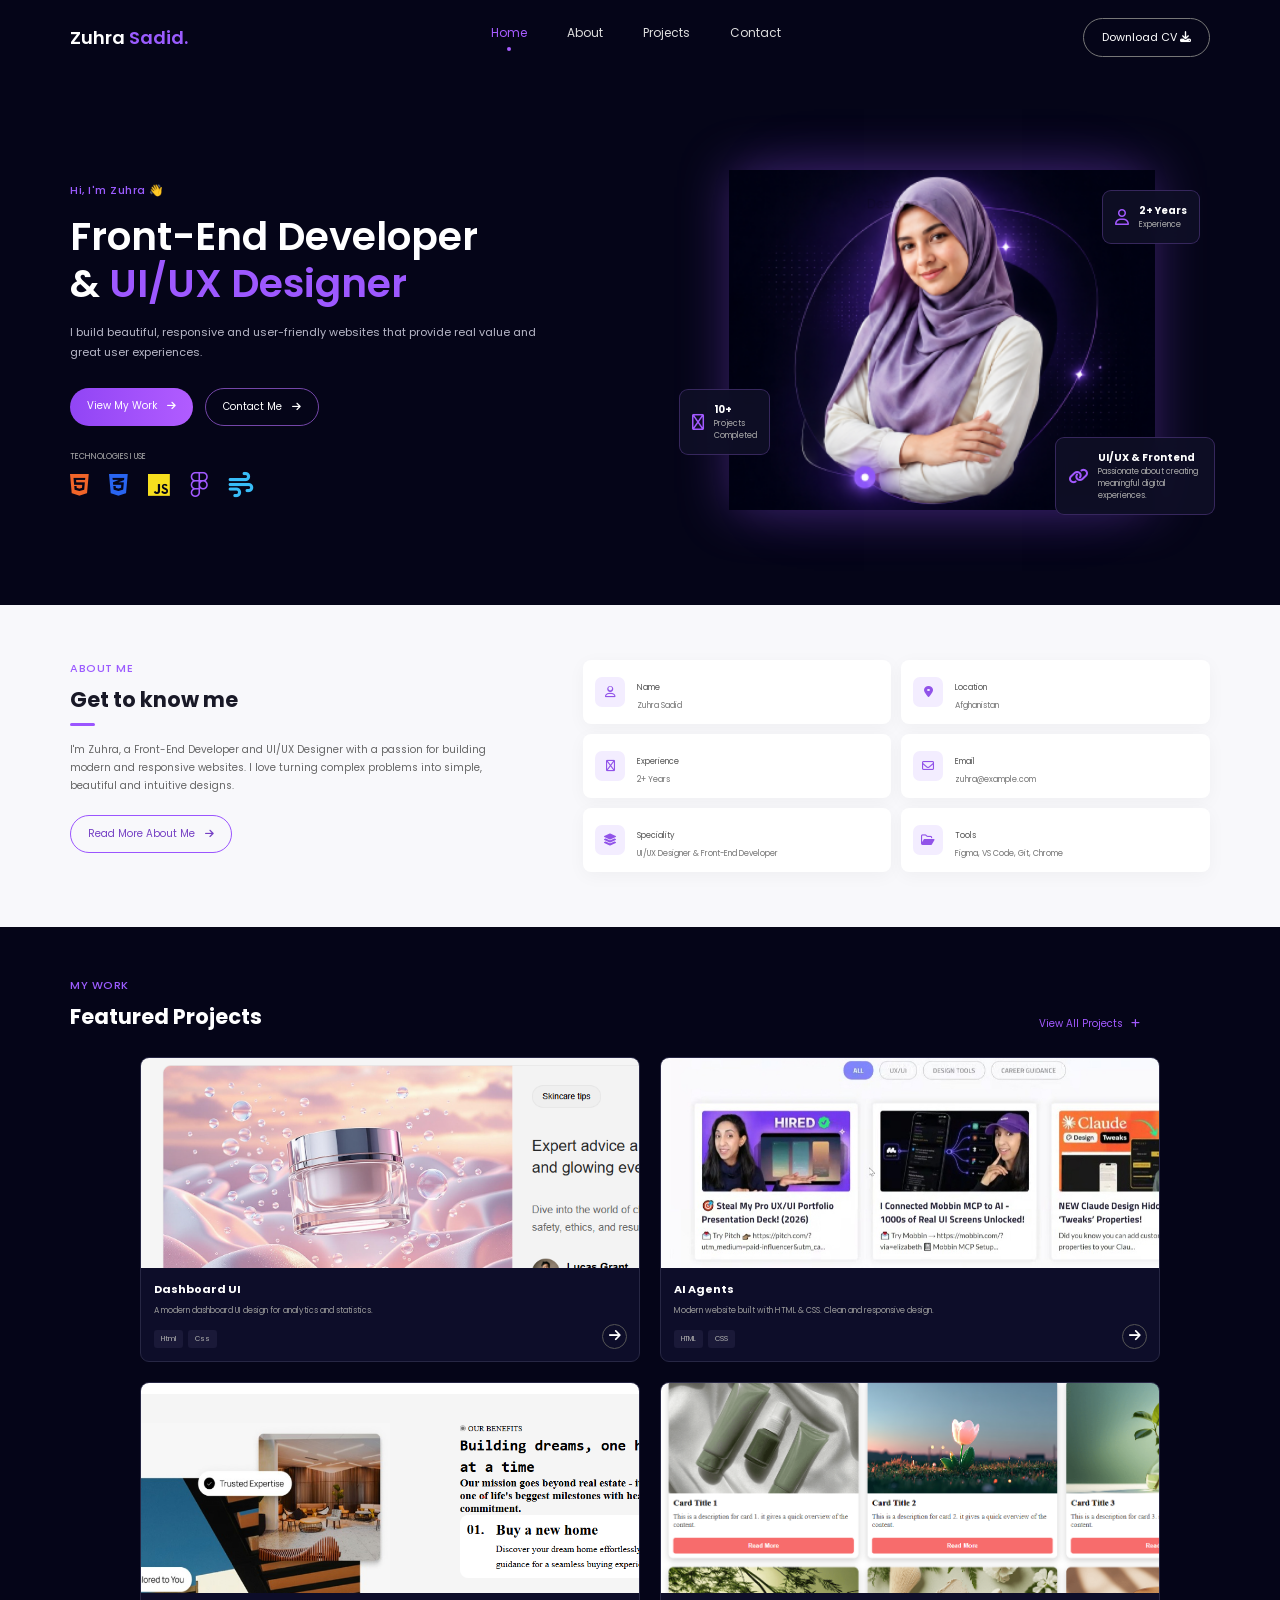
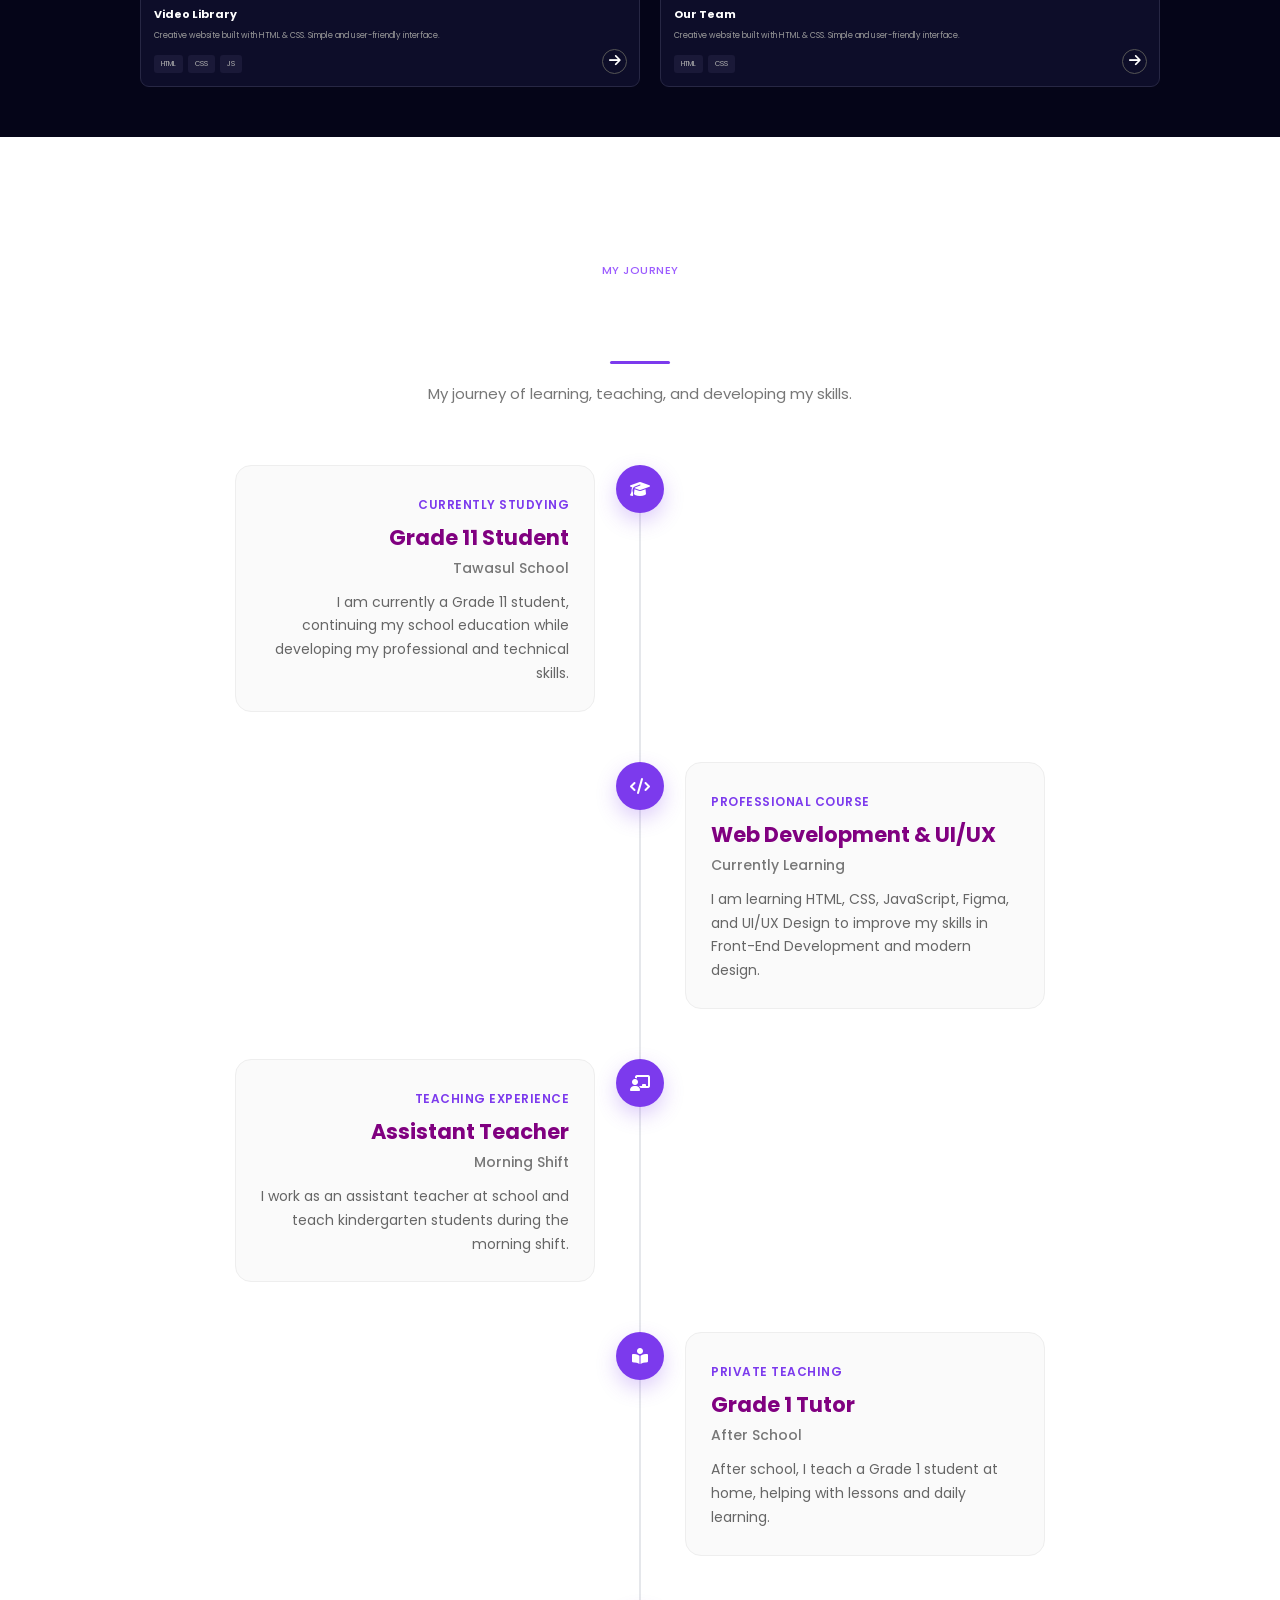
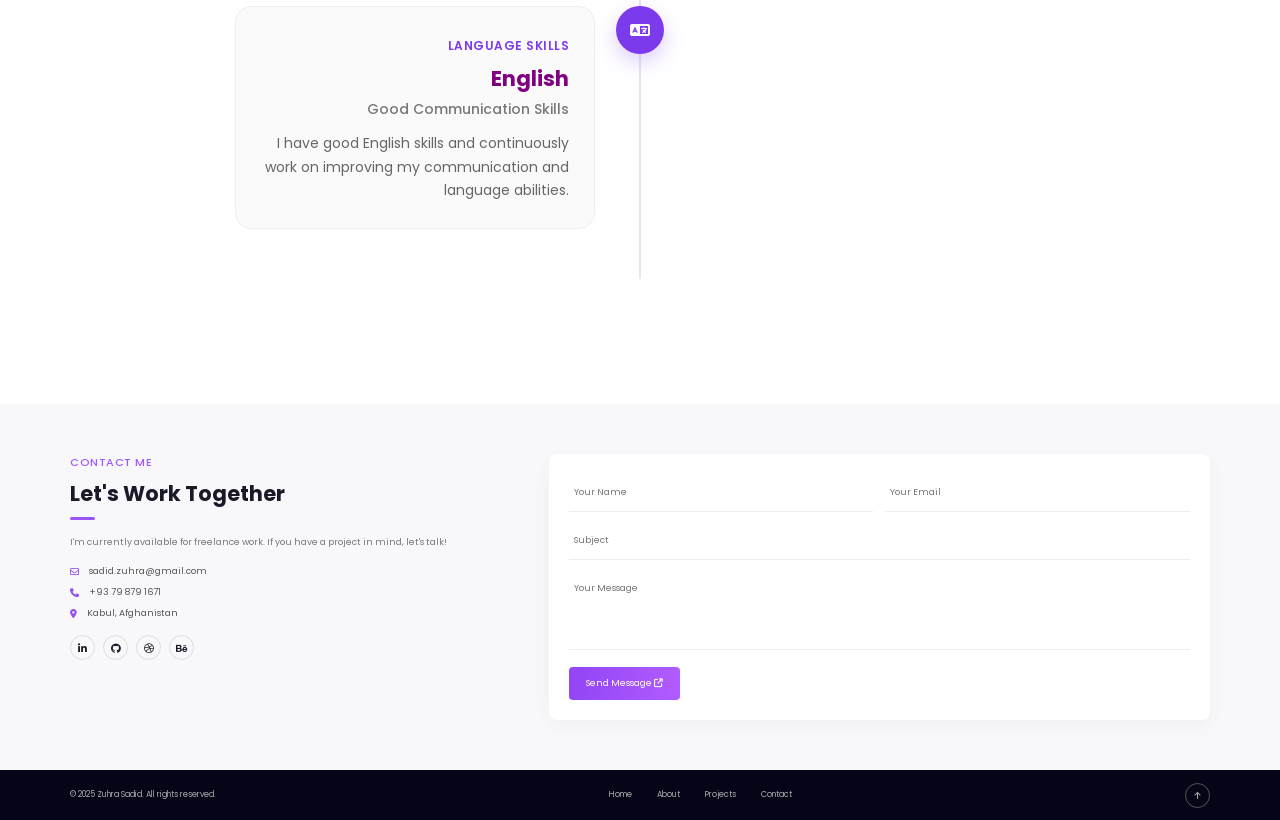
==== My web/index.html @ 6b62ca20 "My projects" ====
<!DOCTYPE html>
<html lang="en">
<head>
    <meta charset="UTF-8">
    <meta name="viewport" content="width=device-width, initial-scale=1.0">

    <title>Zuhra Sadid | Portfolio</title>

    <!-- Font Awesome -->
    <link rel="stylesheet"
          href="https://cdnjs.cloudflare.com/ajax/libs/font-awesome/6.5.2/css/all.min.css">

    <!-- CSS -->
    <link rel="stylesheet" href="index.css">
</head>

<body>

<!-- ================= NAVBAR ================= -->
<header class="navbar">

    <div class="logo">
        Zuhra <span>Sadid.</span>
    </div>

    <nav>
        <a href="#home" class="active">Home</a>
        <a href="#about">About</a>
        <a href="#projects">Projects</a>
        <a href="#contact">Contact</a>
    </nav>

    <a href="#" class="cv-btn">
        Download CV
        <i class="fa-solid fa-download"></i>
    </a>

</header>


<!-- ================= HERO ================= -->
<section class="hero" id="home">

    <div class="hero-content">

        <p class="hello">Hi, I'm Zuhra 👋</p>

        <h1>
            Front-End Developer
            <br>
            & <span>UI/UX Designer</span>
        </h1>

        <p class="description">
            I build beautiful, responsive and user-friendly websites
            that provide real value and great user experiences.
        </p>

        <div class="hero-buttons">

            <a href="#projects" class="primary-btn">
                View My Work
                <i class="fa-solid fa-arrow-right"></i>
            </a>

            <a href="#contact" class="secondary-btn">
                Contact Me
                <i class="fa-solid fa-arrow-right"></i>
            </a>

        </div>

        <p class="technologies">TECHNOLOGIES I USE</p>

        <div class="tech-icons">

            <i class="fa-brands fa-html5 html"></i>
            <i class="fa-brands fa-css3-alt css"></i>
            <i class="fa-brands fa-js js"></i>
            <i class="fa-brands fa-figma figma"></i>
            <i class="fa-solid fa-wind tailwind"></i>

        </div>

    </div>


    <!-- PROFILE -->
    <div class="hero-image">

        <div class="circle"></div>

        <img src="image/image copy 3.png" alt="Zuhra Sadid">

        <div class="experience-card">
            <i class="fa-regular fa-user"></i>
            <div>
                <strong>2+ Years</strong>
                <small>Experience</small>
            </div>
        </div>

        <div class="project-card">
            <i class="fa-regular fa-briefcase"></i>
            <div>
                <strong>10+</strong>
                <small>Projects<br>Completed</small>
            </div>
        </div>

        <div class="design-card">
            <i class="fa-solid fa-link"></i>
            <div>
                <strong>UI/UX & Frontend</strong>
                <small>
                    Passionate about creating
                    meaningful digital experiences.
                </small>
            </div>
        </div>

    </div>

</section>


<!-- ================= ABOUT ================= -->
<section class="about" id="about">

    <div class="about-text">

        <p class="section-small">ABOUT ME</p>

        <h2>Get to know me</h2>

        <div class="line"></div>

        <p>
            I'm Zuhra, a Front-End Developer and UI/UX Designer
            with a passion for building modern and responsive
            websites. I love turning complex problems into simple,
            beautiful and intuitive designs.
        </p>

        <a href="#" class="about-btn">
            Read More About Me
            <i class="fa-solid fa-arrow-right"></i>
        </a>

    </div>


    <div class="info-grid">

        <div class="info-card">
            <i class="fa-regular fa-user"></i>
            <div>
                <small>Name</small>
                <p>Zuhra Sadid</p>
            </div>
        </div>

        <div class="info-card">
            <i class="fa-solid fa-location-dot"></i>
            <div>
                <small>Location</small>
                <p>Afghanistan</p>
            </div>
        </div>

        <div class="info-card">
            <i class="fa-regular fa-briefcase"></i>
            <div>
                <small>Experience</small>
                <p>2+ Years</p>
            </div>
        </div>

        <div class="info-card">
            <i class="fa-regular fa-envelope"></i>
            <div>
                <small>Email</small>
                <p>zuhra@example.com</p>
            </div>
        </div>

        <div class="info-card">
            <i class="fa-solid fa-layer-group"></i>
            <div>
                <small>Speciality</small>
                <p>UI/UX Designer & Front-End Developer</p>
            </div>
        </div>

        <div class="info-card">
            <i class="fa-regular fa-folder-open"></i>
            <div>
                <small>Tools</small>
                <p>Figma, VS Code, Git, Chrome</p>
            </div>
        </div>

    </div>

</section>


<!-- ================= PROJECTS ================= -->
<section class="projects" id="projects">

    <div class="projects-heading">

        <div>
            <p class="section-small">MY WORK</p>
            <h2>Featured Projects</h2>
        </div>

        <a href="#">
            View All Projects
            <i class="fa-solid fa-plus"></i>
        </a>

    </div>


    <div class="project-grid">

        <!-- CARD 1 -->
        <div class="project">

            <div class="project-img">
                <img src="image/image copy 2.png" alt="Dashboard UI">
            </div>

            <div class="project-content">

                <h3>Dashboard UI</h3>

                <p>
                    A modern dashboard UI design for analytics
                    and statistics.
                </p>

                <div class="tags">
                    <span>Html</span>
                    <span>Css</span>
                </div>

                <button>
                    <a href="../bootcamp zuhra/index.html" class="project-link">
                        <i class="fa-solid fa-arrow-right"></i>
                    </a>
                    
                </button>

            </div>

        </div>


        <!-- CARD 2 -->
        <div class="project">

            <div class="project-img">
                <img src="image/image copy.png" alt="Creative Agency">
            </div>

            <div class="project-content">

                <h3>AI Agents</h3>

                <p>
                    Modern website built with HTML & CSS.
                    Clean and responsive design.
                </p>

                <div class="tags">
                    <span>HTML</span>
                    <span>CSS</span>
                </div>

                <button>
                     <a href="../home  work css2/index.html" class="project-link">
                        <i class="fa-solid fa-arrow-right"></i>
                     </a>
                    
                    
                </button>

            </div>

        </div>


        <!-- CARD 3 -->
        <div class="project">

            <div class="project-img">
                <img src="image/image copy 7.png" alt="E-Commerce Website">
            </div>

            <div class="project-content">

                <h3>Video Library </h3>

                <p>
                    Creative website built with HTML & CSS.
                    Simple and user-friendly interface.
                </p>

                <div class="tags">
                    <span>HTML</span>
                    <span>CSS</span>
                    <span>JS</span>
                </div>

                <button>
                    
                    <a href="../Second Bootcamp/index.html" class="project-link">
                        <i class="fa-solid fa-arrow-right"></i>
                     </a>
                </button>

            </div>

        </div>

        <!-- card 4 -->
        <div class="project">

            <div class="project-img">
                <img src="image/image copy 9.png" alt="E-Commerce Website">
            </div>

            <div class="project-content">

                <h3>Our Team </h3>

                <p>
                    Creative website built with HTML & CSS.
                    Simple and user-friendly interface.
                </p>

                <div class="tags">
                    <span>HTML</span>
                    <span>CSS</span>
                </div>

                <button>
                   <a href="../8th assignment/about.html" class="project-link">
                        <i class="fa-solid fa-arrow-right"></i>
                     </a>
                   
                </button>

            </div>

        </div>

    </div>

</section>

   
     
     <section class="education" id="education">

```
<div class="education-heading">
    <p class="section-small">MY JOURNEY</p>
    <h2>Education & Experience</h2>
    <div class="line"></div>
    <p>
        My journey of learning, teaching, and developing my skills.
    </p>
</div>

<div class="timeline">

    <!-- Education -->
    <div class="timeline-item">
        <div class="timeline-icon">
            <i class="fa-solid fa-graduation-cap"></i>
        </div>

        <div class="timeline-content">
            <span>Currently Studying</span>
            <h3>Grade 11 Student</h3>
            <h4>Tawasul School</h4>
            <p>
                I am currently a Grade 11 student, continuing my school
                education while developing my professional and technical skills.
            </p>
        </div>
    </div>


    <!-- Course -->
    <div class="timeline-item">
        <div class="timeline-icon">
            <i class="fa-solid fa-code"></i>
        </div>

        <div class="timeline-content">
            <span>Professional Course</span>
            <h3>Web Development & UI/UX</h3>
            <h4>Currently Learning</h4>
            <p>
                I am learning HTML, CSS, JavaScript, Figma, and UI/UX Design
                to improve my skills in Front-End Development and modern design.
            </p>
        </div>
    </div>


    <!-- Teaching -->
    <div class="timeline-item">
        <div class="timeline-icon">
            <i class="fa-solid fa-chalkboard-user"></i>
        </div>

        <div class="timeline-content">
            <span>Teaching Experience</span>
            <h3>Assistant Teacher</h3>
            <h4>Morning Shift</h4>
            <p>
                I work as an assistant teacher at school and teach
                kindergarten students during the morning shift.
            </p>
        </div>
    </div>


    <!-- Private Teaching -->
    <div class="timeline-item">
        <div class="timeline-icon">
            <i class="fa-solid fa-book-open-reader"></i>
        </div>

        <div class="timeline-content">
            <span>Private Teaching</span>
            <h3>Grade 1 Tutor</h3>
            <h4>After School</h4>
            <p>
                After school, I teach a Grade 1 student at home,
                helping with lessons and daily learning.
            </p>
        </div>
    </div>


    <!-- English -->
    <div class="timeline-item">
        <div class="timeline-icon">
            <i class="fa-solid fa-language"></i>
        </div>

        <div class="timeline-content">
            <span>Language Skills</span>
            <h3>English</h3>
            <h4>Good Communication Skills</h4>
            <p>
                I have good English skills and continuously work on
                improving my communication and language abilities.
            </p>
        </div>
    </div>

</div>
```

</section>



<!-- ================= CONTACT ================= -->
<section class="contact" id="contact">

    <div class="contact-info">

        <p class="section-small">CONTACT ME</p>

        <h2>Let's Work Together</h2>

        <div class="line"></div>

        <p>
            I'm currently available for freelance work.
            If you have a project in mind, let's talk!
        </p>

        <div class="contact-item">
            <i class="fa-regular fa-envelope"></i>
            <span>sadid.zuhra@gmail.com</span>
        </div>

        <div class="contact-item">
            <i class="fa-solid fa-phone"></i>
            <span>+93 79 879 1671</span>
        </div>

        <div class="contact-item">
            <i class="fa-solid fa-location-dot"></i>
            <span>Kabul, Afghanistan</span>
        </div>

        <div class="social-icons">
            <a href="#"><i class="fa-brands fa-linkedin-in"></i></a>
            <a href="#"><i class="fa-brands fa-github"></i></a>
            <a href="#"><i class="fa-brands fa-dribbble"></i></a>
            <a href="#"><i class="fa-brands fa-behance"></i></a>
        </div>

    </div>


    <form class="contact-form">

        <div class="form-row">

            <input type="text" placeholder="Your Name">

            <input type="email" placeholder="Your Email">

        </div>

        <input type="text" placeholder="Subject">

        <textarea placeholder="Your Message"></textarea>

        <button type="submit">
            Send Message
            <i class="fa-solid fa-arrow-up-right-from-square"></i>
        </button>

    </form>

</section>


<!-- ================= FOOTER ================= -->
<footer>

    <p>
        © 2025 Zuhra Sadid. All rights reserved.
    </p>

    <div>
        <a href="#home">Home</a>
        <a href="#about">About</a>
        <a href="#projects">Projects</a>
        <a href="#contact">Contact</a>
    </div>

    <a href="#home" class="top">
        <i class="fa-solid fa-arrow-up"></i>
    </a>

</footer>

</body>
</html>
---- My web/index.css ----
@import url('https://fonts.googleapis.com/css2?family=Poppins:wght@300;400;500;600;700&display=swap');

* {
    margin: 0;
    padding: 0;
    box-sizing: border-box;
}

html {
    scroll-behavior: smooth;
}

body {
    font-family: 'Poppins', sans-serif;
    background: #050518;
    color: white;
}

a {
    text-decoration: none;
    color: inherit;
}

button,
input,
textarea {
    font-family: inherit;
}


/* ================= NAVBAR ================= */

.navbar {
    height: 75px;
    padding: 0 5.5%;
    display: flex;
    align-items: center;
    justify-content: space-between;
    background: #050518;
}

.logo {
    font-size: 18px;
    font-weight: 600;
}

.logo span {
    color: #9b5cff;
}

.navbar nav {
    display: flex;
    gap: 40px;
}

.navbar nav a {
    font-size: 12px;
    color: #ddd;
    transition: .3s;
}

.navbar nav a:hover,
.navbar nav .active {
    color: #a75cff;
}

.navbar nav .active::after {
    content: "";
    width: 4px;
    height: 4px;
    background: #a75cff;
    border-radius: 50%;
    display: block;
    margin: 5px auto 0;
}

.cv-btn {
    border: 1px solid #777;
    border-radius: 25px;
    padding: 10px 18px;
    font-size: 11px;
    transition: .3s;
}

.cv-btn:hover {
    border-color: #9b5cff;
    background: #9b5cff;
}


/* ================= HERO ================= */

.hero {
    min-height: 510px;
    padding: 50px 5.5%;
    display: flex;
    align-items: center;
    justify-content: space-between;
    overflow: hidden;
}

.hero-content {
    width: 52%;
}

.hello,
.section-small {
    color: #9c5cff;
    font-size: 11px;
    font-weight: 500;
    letter-spacing: .5px;
}

.hero h1 {
    font-size: 39px;
    line-height: 1.2;
    margin: 15px 0;
    font-weight: 600;
}

.hero h1 span {
    color: #9d58ff;
}

.description {
    width: 480px;
    max-width: 100%;
    color: #b8b8c8;
    font-size: 11px;
    line-height: 1.8;
}

.hero-buttons {
    display: flex;
    gap: 12px;
    margin: 25px 0;
}

.primary-btn,
.secondary-btn,
.about-btn {
    padding: 10px 17px;
    border-radius: 25px;
    font-size: 10px;
}

.primary-btn {
    background: linear-gradient(90deg, #9145f5, #b15cff);
}

.secondary-btn {
    border: 1px solid #7446a8;
}

.primary-btn i,
.secondary-btn i,
.about-btn i {
    margin-left: 7px;
}

.technologies {
    color: #aaa;
    font-size: 8px;
    margin-top: 22px;
}

.tech-icons {
    display: flex;
    gap: 20px;
    margin-top: 10px;
    align-items: center;
}

.tech-icons i {
    font-size: 25px;
}

.html {
    color: #f16529;
}

.css {
    color: #2965f1;
}

.js {
    color: #f7df1e;
}

.figma {
    color: #a259ff;
}

.tailwind {
    color: #38bdf8;
}


/* ================= HERO IMAGE ================= */

.hero-image {
    position: relative;
    width: 47%;
    height: 430px;
    display: flex;
    justify-content: center;
    align-items: center;
}

.hero-image img {
    position: relative;
    z-index: 3;
    height: 340px;
    max-width: 90%;
    object-fit: contain;
    /* border-radius:50%; */
    filter: drop-shadow(0 0 25px rgba(157, 88, 255, .35));
}

.circle {
    position: absolute;
    width: 340px;
    height: 340px;
    border: 1px solid rgba(162, 89, 255, .5);
    /* border-radius: 50%; */
    box-shadow: 0 0 60px rgba(130, 60, 255, .15);
}

.experience-card,
.project-card,
.design-card {
    position: absolute;
    z-index: 5;
    background: rgba(15, 15, 38, .9);
    border: 1px solid rgba(150, 100, 220, .3);
    border-radius: 9px;
    padding: 12px;
    display: flex;
    align-items: center;
    gap: 10px;
    backdrop-filter: blur(8px);
}

.experience-card {
    top: 65px;
    right: 10px;
}

.project-card {
    left: 5px;
    bottom: 100px;
}

.design-card {
    right: -5px;
    bottom: 40px;
    width: 160px;
}

.experience-card i,
.project-card i,
.design-card i {
    color: #a259ff;
}

.experience-card strong,
.project-card strong,
.design-card strong {
    display: block;
    font-size: 10px;
}

.experience-card small,
.project-card small,
.design-card small {
    display: block;
    color: #aaa;
    font-size: 8px;
}


/* ================= ABOUT ================= */

.about {
    background: #f8f8fb;
    color: #191927;
    padding: 55px 5.5%;
    display: flex;
    justify-content: space-between;
    gap: 60px;
}

.about-text {
    width: 38%;
}

.about h2,
.projects h2,
.contact h2 {
    font-size: 21px;
    margin-top: 7px;
}

.line {
    width: 25px;
    height: 3px;
    background: #9b55ff;
    margin: 8px 0 15px;
    border-radius: 5px;
}

.about-text > p:not(.section-small) {
    font-size: 10px;
    line-height: 1.8;
    color: #666;
}

.about-btn {
    display: inline-block;
    border: 1px solid #9b55ff;
    color: #7540c4;
    margin-top: 20px;
}

.info-grid {
    width: 55%;
    display: grid;
    grid-template-columns: 1fr 1fr;
    gap: 10px;
}

.info-card {
    background: white;
    min-height: 62px;
    border-radius: 8px;
    padding: 12px;
    display: flex;
    align-items: center;
    gap: 12px;
    box-shadow: 0 4px 18px rgba(0,0,0,.04);
}

.info-card i {
    width: 30px;
    height: 30px;
    border-radius: 7px;
    background: #f3edff;
    color: #9153e9;
    display: flex;
    align-items: center;
    justify-content: center;
    font-size: 12px;
}

.info-card small {
    color: #555;
    font-size: 8px;
}

.info-card p {
    font-size: 8px;
    color: #777;
    margin-top: 3px;
}


/* ================= PROJECTS ================= */

.projects {
    padding: 50px 5.5%;
    background: #050518;
}

.projects-heading {
    display: flex;
    justify-content: space-between;
    align-items: end;
    margin-bottom: 25px;
}

.projects-heading a {
    color: #a259ff;
    font-size: 10px;
}

.projects-heading a i {
    margin-left: 5px;
    margin-right: 70px;
}

.project-grid {
    display: grid;
    grid-template-columns: repeat(2, 500px);
    gap: 20px;
    align-items: center;
    margin-left: 70px;
   
}

.project {
    background: #0d0d29;
    border: 1px solid #272744;
    border-radius: 9px;
    overflow: hidden; 
    
}

.project-img {
    height: 210px;
    overflow: hidden;
   
}

.project-img img {
    /* width: 100%;
    height: 100%; */
    width: 600px
    ;
    object-fit: cover;
    transition: .3s;
}

.project:hover img {
    transform: scale(1.05);
}

.project-content {
    position: relative;
    padding: 13px;
}

.project h3 {
    font-size: 11px;
    margin-bottom: 7px;
}

.project-content p {
    color: #999;
    font-size: 8px;
    line-height: 1.6;
    padding-right: 30px;
}

.tags {
    display: flex;
    gap: 5px;
    margin-top: 12px;
}

.tags span {
    background: #1a1938;
    color: #aaa;
    padding: 4px 7px;
    border-radius: 3px;
    font-size: 7px;
}

.project button {
    position: absolute;
    right: 12px;
    bottom: 12px;
    width: 25px;
    height: 25px;
    border-radius: 50%;
    border: 1px solid #555;
    background: transparent;
    color: white;
}



/* ================= EDUCATION & EXPERIENCE ================= */

.education {
padding: 100px 8%;
background: #ffffff;
}

.education-heading {
text-align: center;
max-width: 650px;
margin: 0 auto 60px;
}

.education-heading .section-small {
margin-bottom: 10px;
}

.education-heading h2 {
font-size: 38px;
margin-bottom: 15px;
}

.education-heading .line {
width: 60px;
height: 3px;
margin: 0 auto 18px;
background: #7c3aed;
border-radius: 10px;
}

.education-heading > p:last-child {
color: #777;
font-size: 15px;
}

/* Timeline */

.timeline {
position: relative;
max-width: 900px;
margin: auto;
}

.timeline::before {
content: "";
position: absolute;
left: 50%;
top: 0;
bottom: 0;
width: 2px;
background: #e5e7eb;
transform: translateX(-50%);
}

/* Timeline item */

.timeline-item {
width: 50%;
padding: 0 45px 50px;
position: relative;
}

.timeline-item:nth-child(odd) {
left: 0;
text-align: right;
}

.timeline-item:nth-child(even) {
left: 50%;
}

/* Icon */

.timeline-icon {
position: absolute;
width: 48px;
height: 48px;
background: #7c3aed;
color: white;
border-radius: 50%;
display: flex;
align-items: center;
justify-content: center;
top: 0;
z-index: 2;
box-shadow: 0 8px 20px rgba(124, 58, 237, 0.25);
}

.timeline-item:nth-child(odd) .timeline-icon {
right: -24px;
}

.timeline-item:nth-child(even) .timeline-icon {
left: -24px;
}

/* Content */

.timeline-content {
background: #fafafa;
padding: 25px;
border-radius: 16px;
border: 1px solid #eeeeee;
transition: 0.3s ease;
}

.timeline-content:hover {
transform: translateY(-5px);
box-shadow: 0 15px 35px rgba(0, 0, 0, 0.08);
}

.timeline-content span {
display: inline-block;
font-size: 12px;
font-weight: 600;
color: #7c3aed;
margin-bottom: 8px;
text-transform: uppercase;
letter-spacing: 0.5px;
}

.timeline-content h3 {
font-size: 21px;
margin-bottom: 5px;
color: purple;
}

.timeline-content h4 {
font-size: 14px;
color: #777;
font-weight: 500;
margin-bottom: 12px;
}

.timeline-content p {
font-size: 14px;
line-height: 1.7;
color: #666;
}

/* ================= RESPONSIVE ================= */

@media (max-width: 768px) {

.education {
    padding: 70px 5%;
}

.education-heading h2 {
    font-size: 30px;
}

.timeline::before {
    left: 24px;
}

.timeline-item,
.timeline-item:nth-child(even) {
    width: 100%;
    left: 0;
    padding-left: 75px;
    padding-right: 0;
    text-align: left;
}

.timeline-item:nth-child(odd) {
    text-align: left;
}

.timeline-item:nth-child(odd) .timeline-icon,
.timeline-item:nth-child(even) .timeline-icon {
    left: 0;
    right: auto;
}

.timeline-content {
    padding: 20px;
}


}


/* ================= CONTACT ================= */

.contact {
    background: #f8f8fb;
    color: #191927;
    padding: 50px 5.5%;
    display: flex;
    justify-content: space-between;
    gap: 60px;
}

.contact-info {
    width: 35%;
}

.contact-info > p:not(.section-small) {
    font-size: 9px;
    color: #777;
    line-height: 1.7;
    margin-bottom: 15px;
}

.contact-item {
    display: flex;
    align-items: center;
    gap: 10px;
    font-size: 9px;
    margin: 8px 0;
    color: #555;
}

.contact-item i {
    color: #9552ed;
}

.social-icons {
    display: flex;
    gap: 8px;
    margin-top: 15px;
}

.social-icons a {
    width: 25px;
    height: 25px;
    border: 1px solid #ddd;
    border-radius: 50%;
    display: flex;
    justify-content: center;
    align-items: center;
    font-size: 10px;
}

.contact-form {
    width: 58%;
    background: white;
    padding: 20px;
    border-radius: 8px;
    box-shadow: 0 5px 20px rgba(0,0,0,.04);
}

.form-row {
    display: flex;
    gap: 12px;
}

.contact-form input,
.contact-form textarea {
    width: 100%;
    border: none;
    border-bottom: 1px solid #eee;
    padding: 12px 5px;
    outline: none;
    font-size: 9px;
    margin-bottom: 10px;
}

.contact-form textarea {
    height: 80px;
    resize: none;
}

.contact-form button {
    border: none;
    background: linear-gradient(90deg, #9145f5, #b15cff);
    color: white;
    padding: 10px 17px;
    border-radius: 4px;
    font-size: 9px;
    cursor: pointer;
}


/* ================= FOOTER ================= */

footer {
    min-height: 50px;
    padding: 0 5.5%;
    background: #050518;
    display: flex;
    align-items: center;
    justify-content: space-between;
    font-size: 8px;
    color: #aaa;
}

footer div {
    display: flex;
    gap: 25px;
}

footer a:hover {
    color: #a259ff;
}

.top {
    width: 25px;
    height: 25px;
    border: 1px solid #555;
    border-radius: 50%;
    display: flex;
    align-items: center;
    justify-content: center;
}


/* ================= RESPONSIVE ================= */

@media (max-width: 900px) {

    .navbar nav {
        gap: 15px;
    }

    .hero {
        flex-direction: column;
        text-align: center;
    }

    .hero-content {
        width: 100%;
    }

    .hero-buttons,
    .tech-icons {
        justify-content: center;
    }

    .hero-image {
        width: 100%;
    }

    .about,
    .contact {
        flex-direction: column;
    }

    .about-text,
    .info-grid,
    .contact-info,
    .contact-form {
        width: 100%;
    }

    .project-grid {
        grid-template-columns: 1fr 1fr;
    }
}


@media (max-width: 600px) {

    .navbar {
        padding: 15px 5%;
    }

    .navbar nav {
        display: none;
    }

    .cv-btn {
        padding: 8px 12px;
    }

    .hero {
        padding-top: 30px;
    }

    .hero h1 {
        font-size: 28px;
    }

    .hero-image {
        height: 360px;
    }

    .hero-image img {
        height: 320px;
    }

    .circle {
        width: 280px;
        height: 280px;
    }

    .experience-card {
        right: 0;
    }

    .project-card {
        left: 0;
    }

    .design-card {
        right: 0;
    }

    .info-grid,
    .project-grid {
        grid-template-columns: 1fr;
    }

    .projects-heading {
        align-items: start;
        gap: 10px;
        flex-direction: column;
    }

    .form-row {@import url('https://fonts.googleapis.com/css2?family=Poppins:wght@300;400;500;600;700&display=swap');

* {
    margin: 0;
    padding: 0;
    box-sizing: border-box;
}

html {
    scroll-behavior: smooth;
}

body {
    font-family: 'Poppins', sans-serif;
    background: #050518;
    color: white;
}

a {
    text-decoration: none;
    color: inherit;
}

button,
input,
textarea {
    font-family: inherit;
}


/* ================= NAVBAR ================= */

.navbar {
    height: 75px;
    padding: 0 5.5%;
    display: flex;
    align-items: center;
    justify-content: space-between;
    background: #050518;
}

.logo {
    font-size: 18px;
    font-weight: 600;
}

.logo span {
    color: #9b5cff;
}

.navbar nav {
    display: flex;
    gap: 40px;
}

.navbar nav a {
    font-size: 12px;
    color: #ddd;
    transition: .3s;
}

.navbar nav a:hover,
.navbar nav .active {
    color: #a75cff;
}

.navbar nav .active::after {
    content: "";
    width: 4px;
    height: 4px;
    background: #a75cff;
    border-radius: 50%;
    display: block;
    margin: 5px auto 0;
}

.cv-btn {
    border: 1px solid #777;
    border-radius: 25px;
    padding: 10px 18px;
    font-size: 11px;
    transition: .3s;
}

.cv-btn:hover {
    border-color: #9b5cff;
    background: #9b5cff;
}


/* ================= HERO ================= */

.hero {
    min-height: 510px;
    padding: 50px 5.5%;
    display: flex;
    align-items: center;
    justify-content: space-between;
    overflow: hidden;
}

.hero-content {
    width: 52%;
}

.hello,
.section-small {
    color: #9c5cff;
    font-size: 11px;
    font-weight: 500;
    letter-spacing: .5px;
}

.hero h1 {
    font-size: 39px;
    line-height: 1.2;
    margin: 15px 0;
    font-weight: 600;
}

.hero h1 span {
    color: #9d58ff;
}

.description {
    width: 480px;
    max-width: 100%;
    color: #b8b8c8;
    font-size: 11px;
    line-height: 1.8;
}

.hero-buttons {
    display: flex;
    gap: 12px;
    margin: 25px 0;
}

.primary-btn,
.secondary-btn,
.about-btn {
    padding: 10px 17px;
    border-radius: 25px;
    font-size: 10px;
}

.primary-btn {
    background: linear-gradient(90deg, #9145f5, #b15cff);
}

.secondary-btn {
    border: 1px solid #7446a8;
}

.primary-btn i,
.secondary-btn i,
.about-btn i {
    margin-left: 7px;
}

.technologies {
    color: #aaa;
    font-size: 8px;
    margin-top: 22px;
}

.tech-icons {
    display: flex;
    gap: 20px;
    margin-top: 10px;
    align-items: center;
}

.tech-icons i {
    font-size: 25px;
}

.html {
    color: #f16529;
}

.css {
    color: #2965f1;
}

.js {
    color: #f7df1e;
}

.figma {
    color: #a259ff;
}

.tailwind {
    color: #38bdf8;
}


/* ================= HERO IMAGE ================= */

.hero-image {
    position: relative;
    width: 47%;
    height: 430px;
    display: flex;
    justify-content: center;
    align-items: center;
}

.hero-image img {
    position: relative;
    z-index: 3;
    height: 390px;
    max-width: 90%;
    object-fit: contain;
    filter: drop-shadow(0 0 25px rgba(157, 88, 255, .35));
}

.circle {
    position: absolute;
    width: 340px;
    height: 340px;
    border: 1px solid rgba(162, 89, 255, .5);
    border-radius: 50%;
    box-shadow: 0 0 60px rgba(130, 60, 255, .15);
}

.experience-card,
.project-card,
.design-card {
    position: absolute;
    z-index: 5;
    background: rgba(15, 15, 38, .9);
    border: 1px solid rgba(150, 100, 220, .3);
    border-radius: 9px;
    padding: 12px;
    display: flex;
    align-items: center;
    gap: 10px;
    backdrop-filter: blur(8px);
}

.experience-card {
    top: 65px;
    right: 10px;
}

.project-card {
    left: 5px;
    bottom: 100px;
}

.design-card {
    right: -5px;
    bottom: 40px;
    width: 160px;
}

.experience-card i,
.project-card i,
.design-card i {
    color: #a259ff;
}

.experience-card strong,
.project-card strong,
.design-card strong {
    display: block;
    font-size: 10px;
}

.experience-card small,
.project-card small,
.design-card small {
    display: block;
    color: #aaa;
    font-size: 8px;
}


/* ================= ABOUT ================= */

.about {
    background: #f8f8fb;
    color: #191927;
    padding: 55px 5.5%;
    display: flex;
    justify-content: space-between;
    gap: 60px;
}

.about-text {
    width: 38%;
}

.about h2,
.projects h2,
.contact h2 {
    font-size: 21px;
    margin-top: 7px;
}

.line {
    width: 25px;
    height: 3px;
    background: #9b55ff;
    margin: 8px 0 15px;
    border-radius: 5px;
}

.about-text > p:not(.section-small) {
    font-size: 10px;
    line-height: 1.8;
    color: #666;
}

.about-btn {
    display: inline-block;
    border: 1px solid #9b55ff;
    color: #7540c4;
    margin-top: 20px;
}

.info-grid {
    width: 55%;
    display: grid;
    grid-template-columns: 1fr 1fr;
    gap: 10px;
}

.info-card {
    background: white;
    min-height: 62px;
    border-radius: 8px;
    padding: 12px;
    display: flex;
    align-items: center;
    gap: 12px;
    box-shadow: 0 4px 18px rgba(0,0,0,.04);
}

.info-card i {
    width: 30px;
    height: 30px;
    border-radius: 7px;
    background: #f3edff;
    color: #9153e9;
    display: flex;
    align-items: center;
    justify-content: center;
    font-size: 12px;
}

.info-card small {
    color: #555;
    font-size: 8px;
}

.info-card p {
    font-size: 8px;
    color: #777;
    margin-top: 3px;
}


/* ================= PROJECTS ================= */

.projects {
    padding: 50px 5.5%;
    background: #050518;
}

.projects-heading {
    display: flex;
    justify-content: space-between;
    align-items: end;
    margin-bottom: 25px;
}

.projects-heading a {
    color: #a259ff;
    font-size: 10px;
}

.projects-heading a i {
    margin-left: 5px;
}

.project-grid {
    display: grid;
    grid-template-columns: repeat(3, 1fr);
    gap: 20px;
}

.project {
    background: #0d0d29;
    border: 1px solid #272744;
    border-radius: 9px;
    overflow: hidden;
}

.project-img {
    height: 130px;
    overflow: hidden;
}

.project-img img {
    width: 100%;
    height: 100%;
    object-fit: cover;
    transition: .3s;
}

.project:hover img {
    transform: scale(1.05);
}

.project-content {
    position: relative;
    padding: 13px;
}

.project h3 {
    font-size: 11px;
    margin-bottom: 7px;
}

.project-content p {
    color: #999;
    font-size: 8px;
    line-height: 1.6;
    padding-right: 30px;
}

.tags {
    display: flex;
    gap: 5px;
    margin-top: 12px;
}

.tags span {
    background: #1a1938;
    color: #aaa;
    padding: 4px 7px;
    border-radius: 3px;
    font-size: 7px;
}

.project button {
    position: absolute;
    right: 12px;
    bottom: 12px;
    width: 25px;
    height: 25px;
    border-radius: 50%;
    border: 1px solid #555;
    background: transparent;
    color: white;
}


/* ================= CONTACT ================= */

.contact {
    background: #f8f8fb;
    color: #191927;
    padding: 50px 5.5%;
    display: flex;
    justify-content: space-between;
    gap: 60px;
}

.contact-info {
    width: 35%;
}

.contact-info > p:not(.section-small) {
    font-size: 9px;
    color: #777;
    line-height: 1.7;
    margin-bottom: 15px;
}

.contact-item {
    display: flex;
    align-items: center;
    gap: 10px;
    font-size: 9px;
    margin: 8px 0;
    color: #555;
}

.contact-item i {
    color: #9552ed;
}

.social-icons {
    display: flex;
    gap: 8px;
    margin-top: 15px;
}

.social-icons a {
    width: 25px;
    height: 25px;
    border: 1px solid #ddd;
    border-radius: 50%;
    display: flex;
    justify-content: center;
    align-items: center;
    font-size: 10px;
}

.contact-form {
    width: 58%;
    background: white;
    padding: 20px;
    border-radius: 8px;
    box-shadow: 0 5px 20px rgba(0,0,0,.04);
}

.form-row {
    display: flex;
    gap: 12px;
}

.contact-form input,
.contact-form textarea {
    width: 100%;
    border: none;
    border-bottom: 1px solid #eee;
    padding: 12px 5px;
    outline: none;
    font-size: 9px;
    margin-bottom: 10px;
}

.contact-form textarea {
    height: 80px;
    resize: none;
}

.contact-form button {
    border: none;
    background: linear-gradient(90deg, #9145f5, #b15cff);
    color: white;
    padding: 10px 17px;
    border-radius: 4px;
    font-size: 9px;
    cursor: pointer;
}


/* ================= FOOTER ================= */

footer {
    min-height: 50px;
    padding: 0 5.5%;
    background: #050518;
    display: flex;
    align-items: center;
    justify-content: space-between;
    font-size: 8px;
    color: #aaa;
}

footer div {
    display: flex;
    gap: 25px;
}

footer a:hover {
    color: #a259ff;
}

.top {
    width: 25px;
    height: 25px;
    border: 1px solid #555;
    border-radius: 50%;
    display: flex;
    align-items: center;
    justify-content: center;
}


/* ================= RESPONSIVE ================= */

@media (max-width: 900px) {

    .navbar nav {
        gap: 15px;
    }

    .hero {
        flex-direction: column;
        text-align: center;
    }

    .hero-content {
        width: 100%;
    }

    .hero-buttons,
    .tech-icons {
        justify-content: center;
    }

    .hero-image {
        width: 100%;
    }

    .about,
    .contact {
        flex-direction: column;
    }

    .about-text,
    .info-grid,
    .contact-info,
    .contact-form {
        width: 100%;
    }

    .project-grid {
        grid-template-columns: 1fr 1fr;
    }
}


@media (max-width: 600px) {

    .navbar {
        padding: 15px 5%;
    }

    .navbar nav {
        display: none;
    }

    .cv-btn {
        padding: 8px 12px;
    }

    .hero {
        padding-top: 30px;
    }

    .hero h1 {
        font-size: 28px;
    }

    .hero-image {
        height: 360px;
    }

    .hero-image img {
        height: 320px;
    }

    .circle {
        width: 280px;
        height: 280px;
    }

    .experience-card {
        right: 0;
    }

    .project-card {
        left: 0;
    }

    .design-card {
        right: 0;
    }

    .info-grid,
    .project-grid {
        grid-template-columns: 1fr;
    }

    .projects-heading {
        align-items: start;
        gap: 10px;
        flex-direction: column;
    }

    .form-row {
        flex-direction: column;
        gap: 0;
    }

    footer {
        flex-direction: column;
        gap: 12px;
        padding: 15px;
    }
}
        flex-direction: column;
        gap: 0;
    }

    footer {
        flex-direction: column;
        gap: 12px;
        padding: 15px;
    }
}
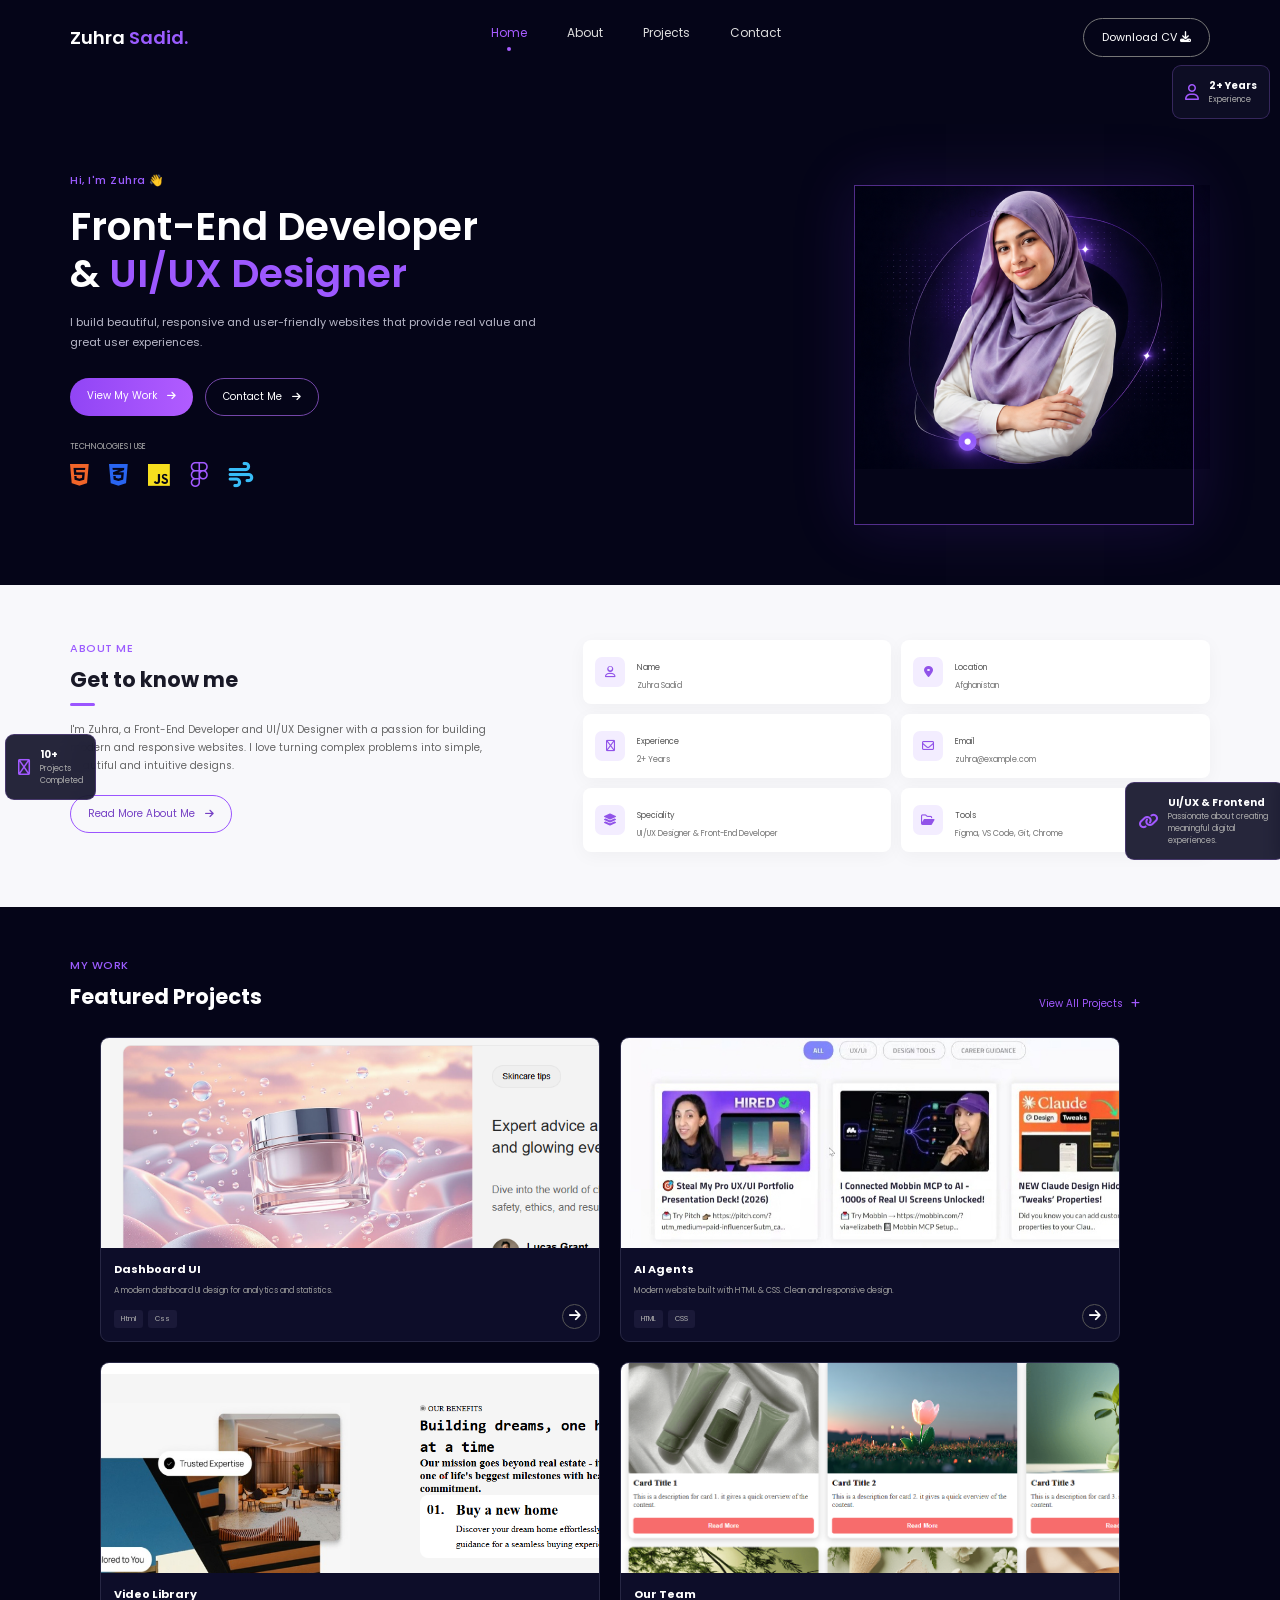
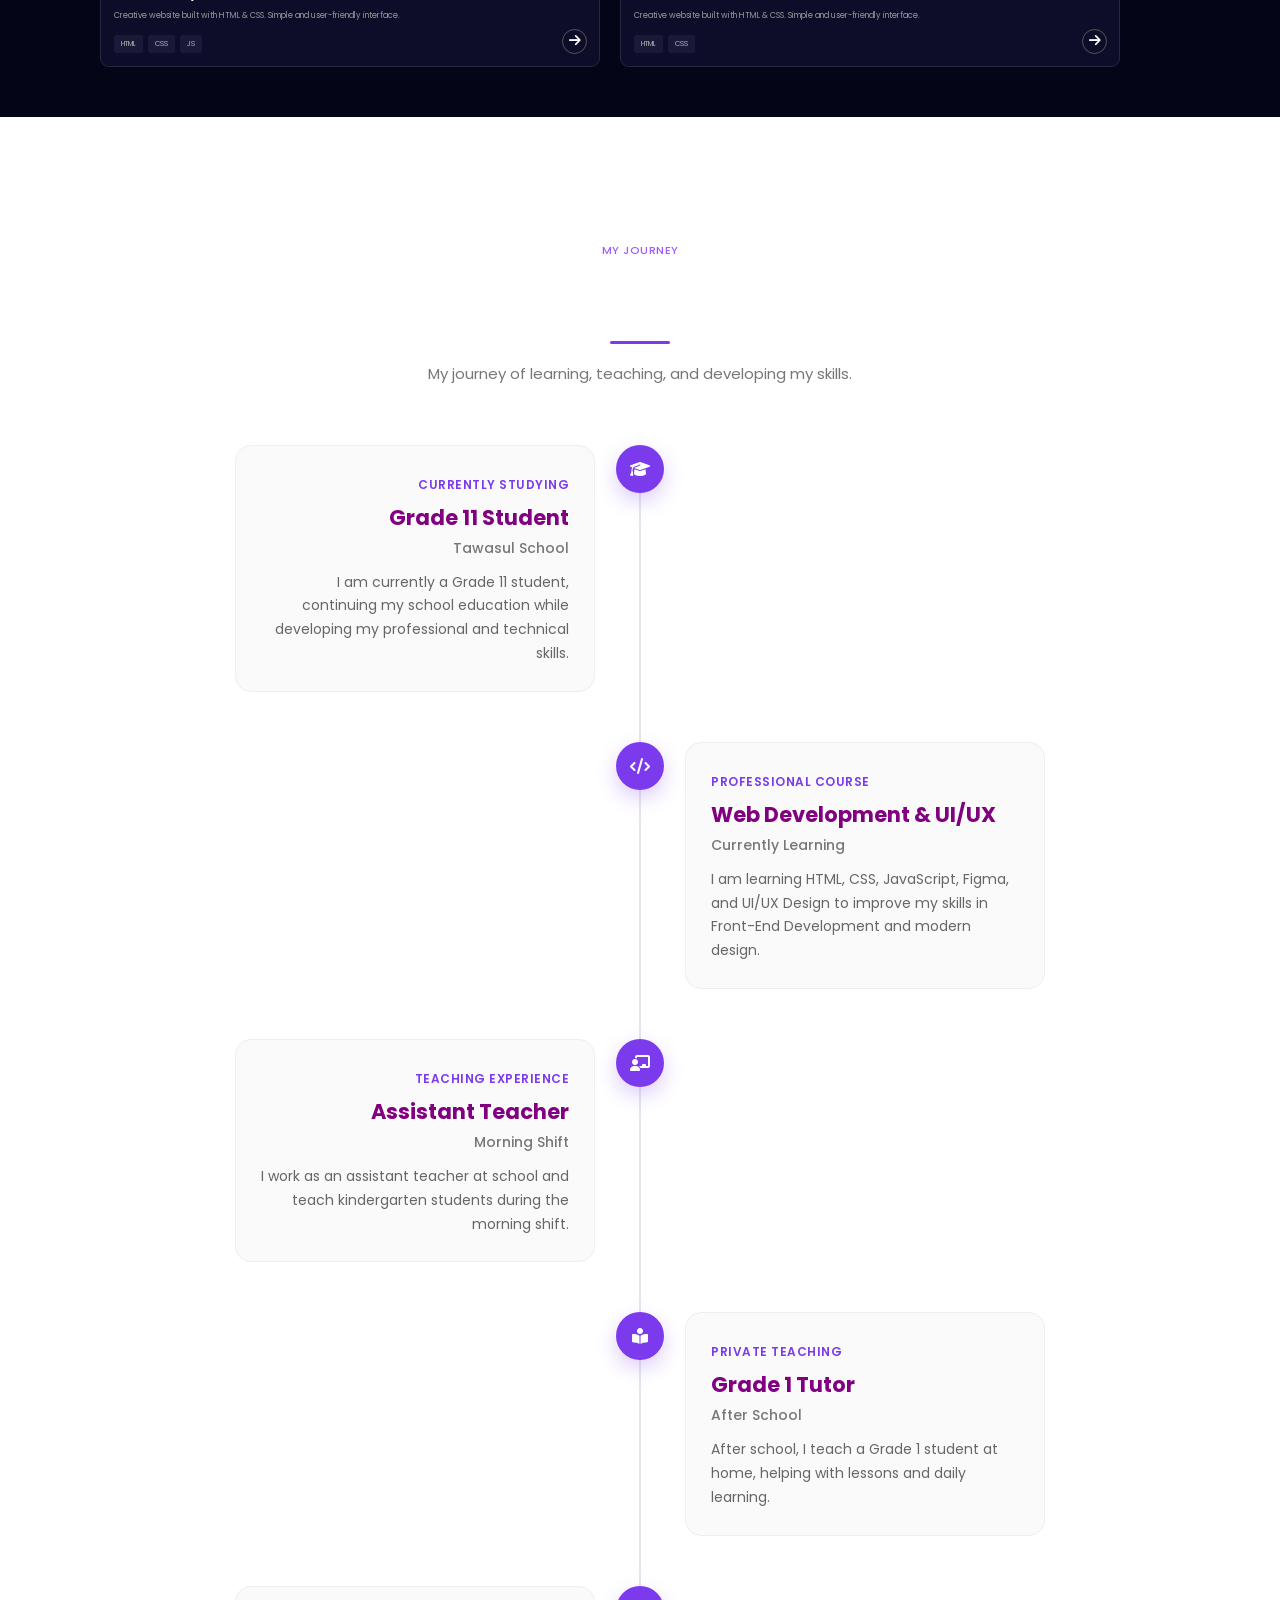
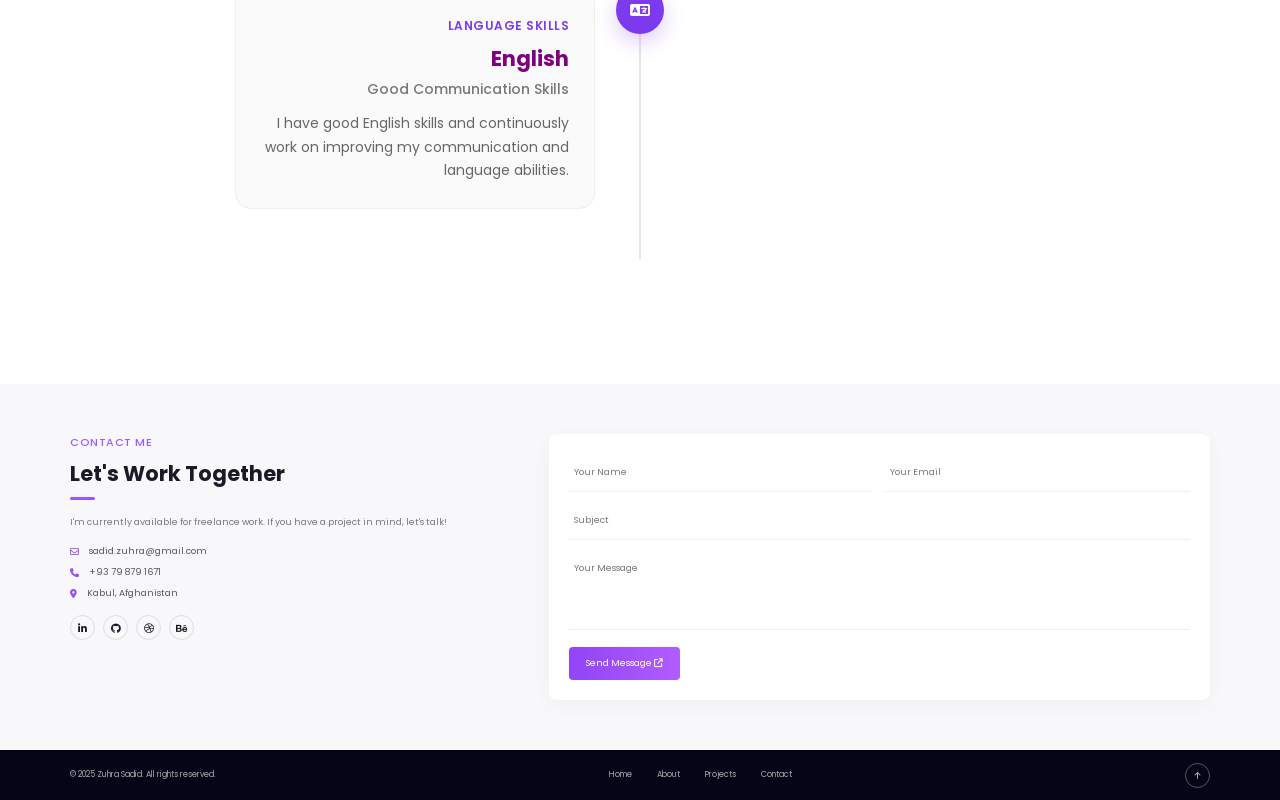
==== commit 63a9485b: "Fix class name for hero image in index.html" ====
--- a/My web/index.html
+++ b/My web/index.html
@@ -86,7 +86,7 @@
 
 
     <!-- PROFILE -->
-    <div class="hero-image">
+    <div class="heroimage">
 
         <div class="circle"></div>
 
@@ -247,7 +247,7 @@
                 </div>
 
                 <button>
-                    <a href="../bootcamp zuhra/index.html" class="project-link">
+                    <a href="./bootcamp%20zuhra/index.html"class="project-link">
                         <i class="fa-solid fa-arrow-right"></i>
                     </a>
                     
@@ -280,7 +280,7 @@
                 </div>
 
                 <button>
-                     <a href="../home  work css2/index.html" class="project-link">
+                     <a href="./home-work-css2/index.html"class="project-link">
                         <i class="fa-solid fa-arrow-right"></i>
                      </a>
                     
@@ -316,7 +316,7 @@
 
                 <button>
                     
-                    <a href="../Second Bootcamp/index.html" class="project-link">
+                    <a href="./Second%20Bootcamp/index.html" class="project-link">
                         <i class="fa-solid fa-arrow-right"></i>
                      </a>
                 </button>
@@ -347,7 +347,7 @@
                 </div>
 
                 <button>
-                   <a href="../8th assignment/about.html" class="project-link">
+                   <a href="./8th%20assignment/about.html" class="project-link">
                         <i class="fa-solid fa-arrow-right"></i>
                      </a>
                    
--- a/My web/index.css
+++ b/My web/index.css
@@ -393,7 +393,7 @@
     grid-template-columns: repeat(2, 500px);
     gap: 20px;
     align-items: center;
-    margin-left: 70px;
+    margin-left: 30px;
    
 }
 
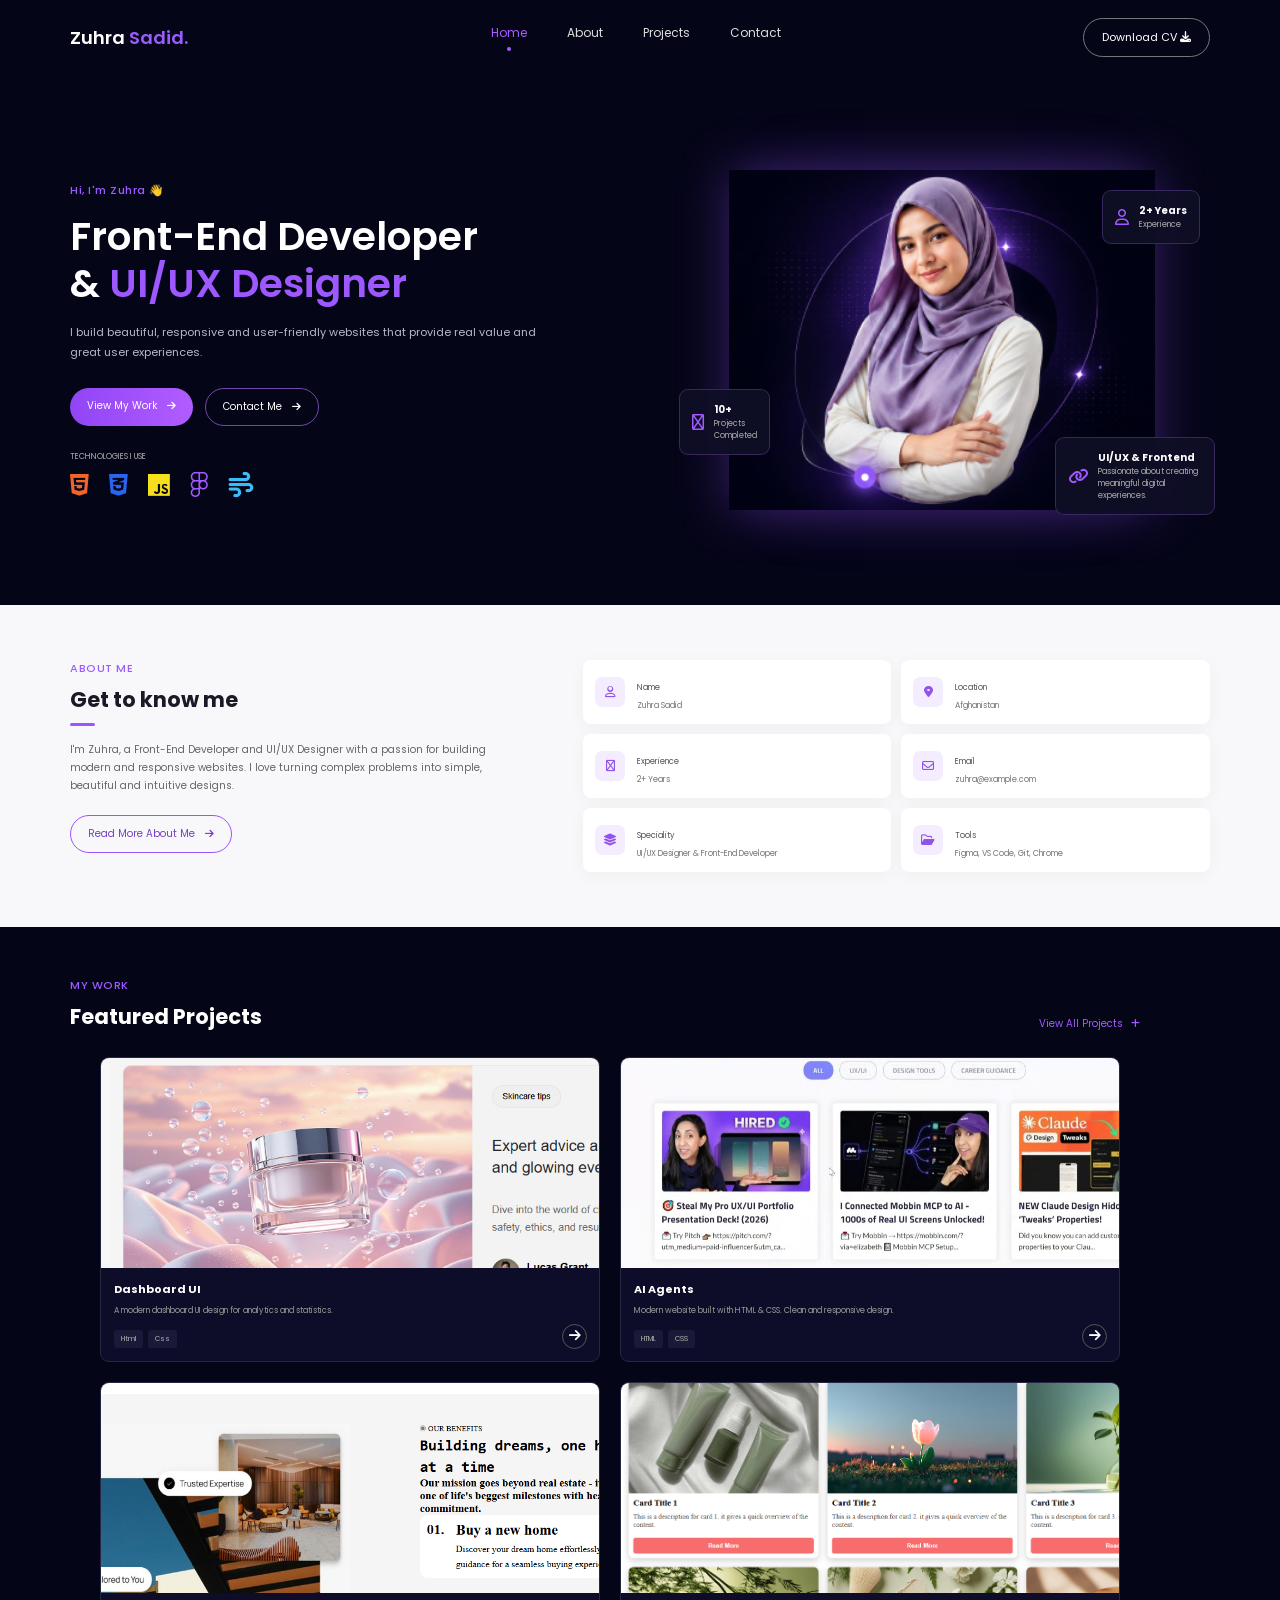
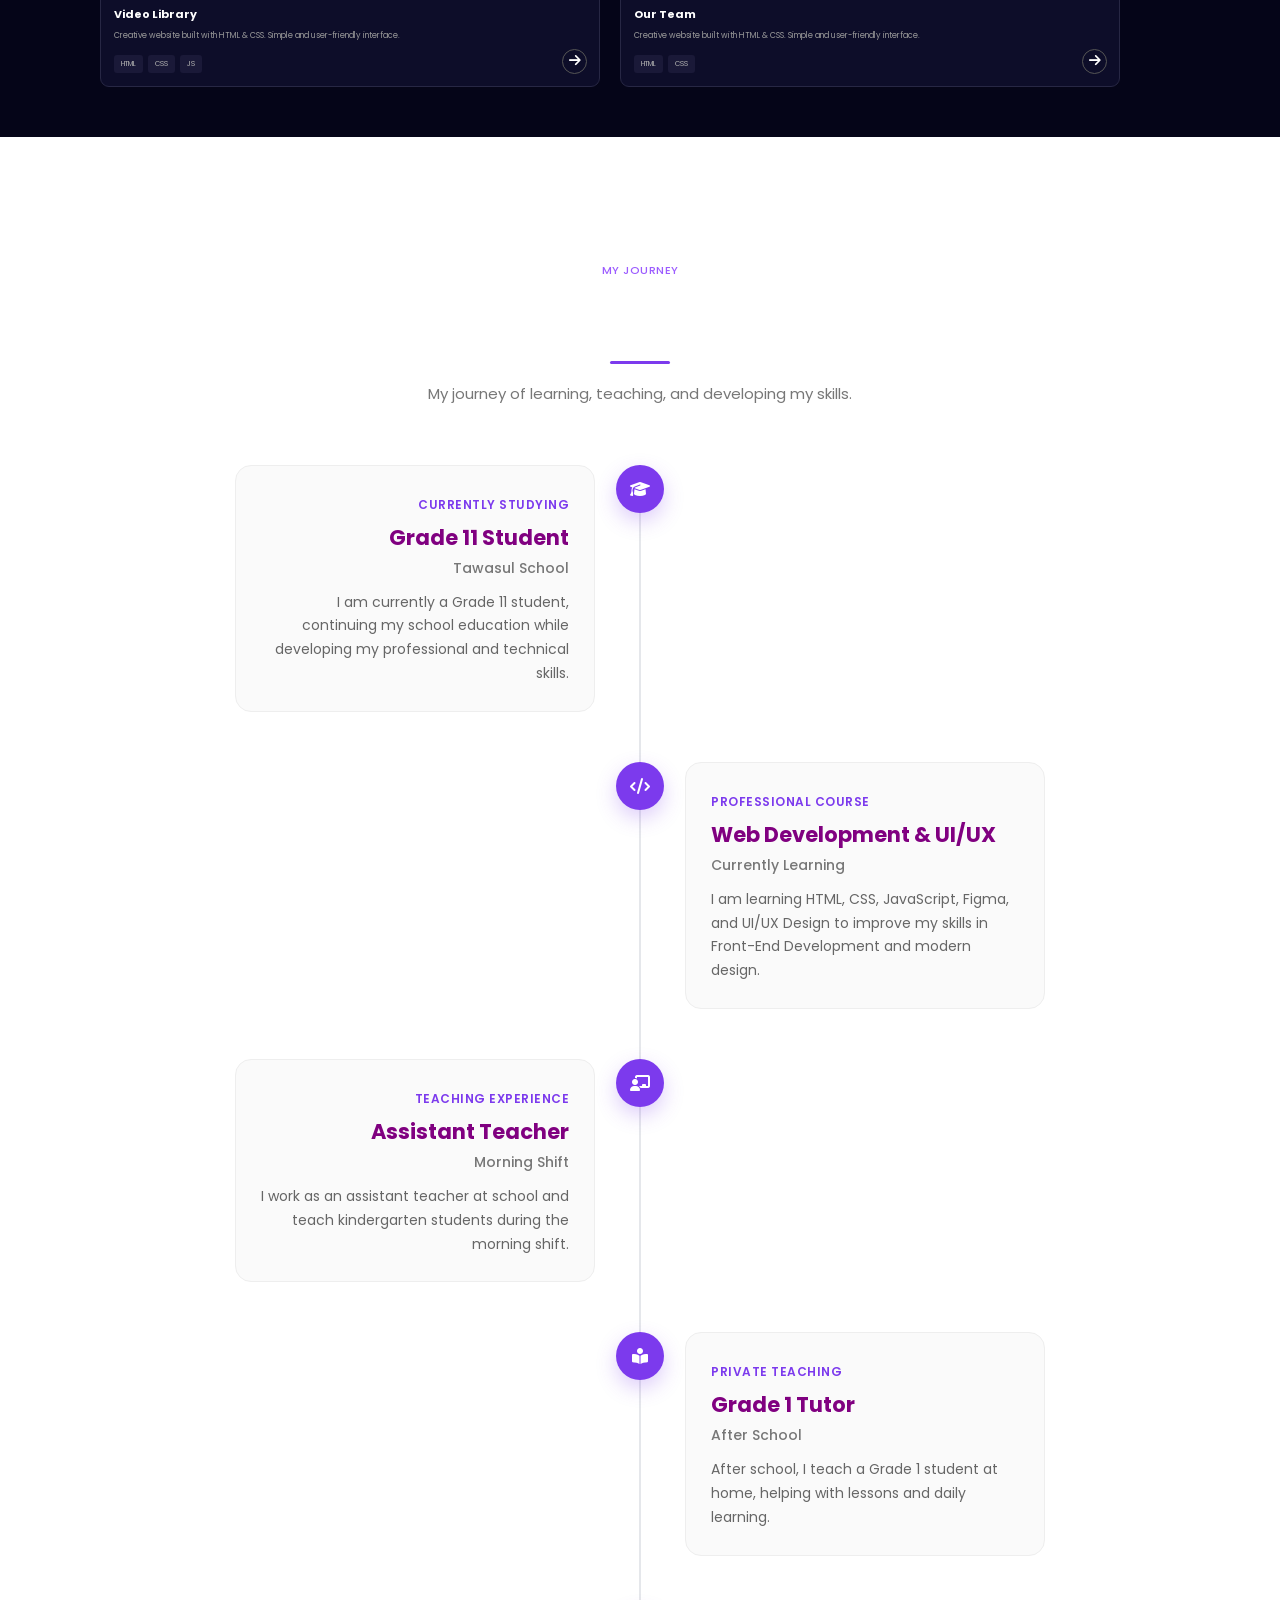
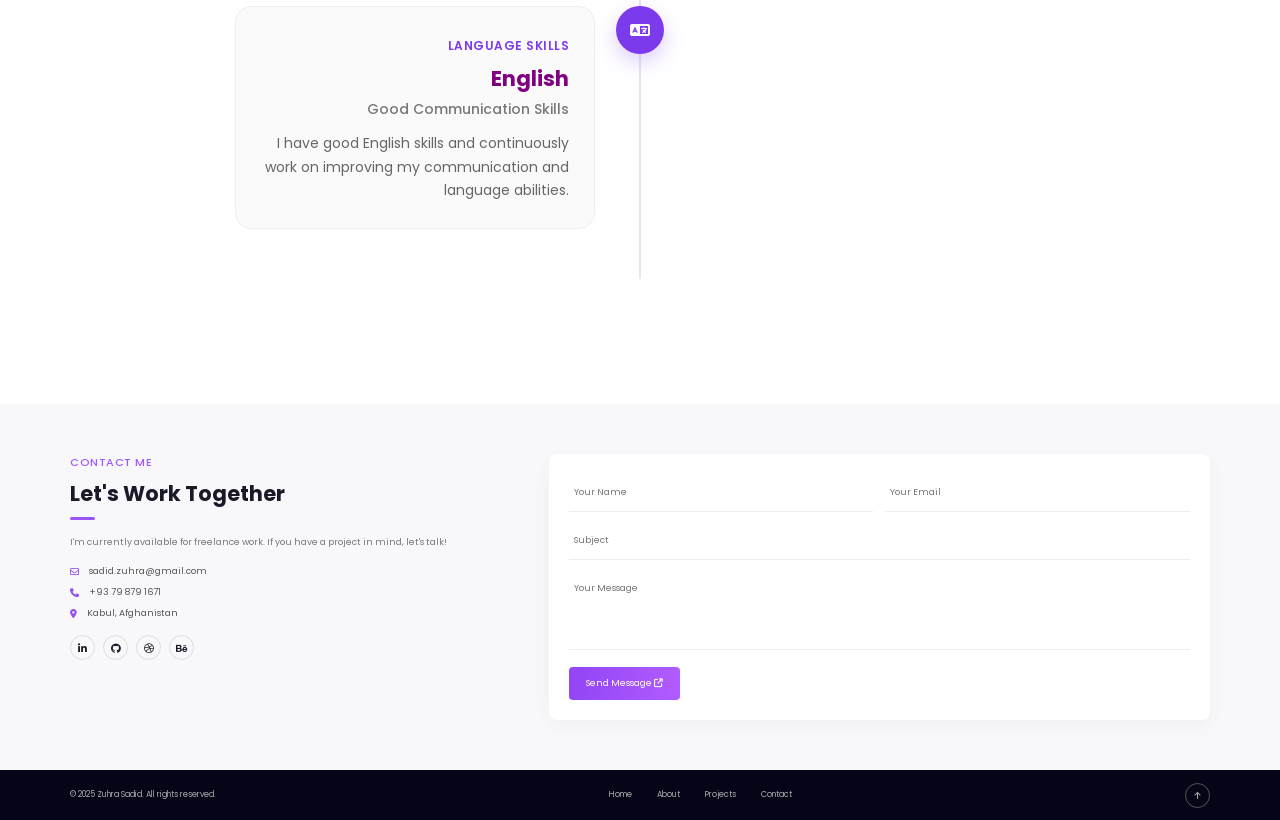
==== commit b30c091d: "Fix class name for hero image in index.html" ====
--- a/My web/index.html
+++ b/My web/index.html
@@ -86,7 +86,7 @@
 
 
     <!-- PROFILE -->
-    <div class="heroimage">
+    <div class="hero-image">
 
         <div class="circle"></div>
 
